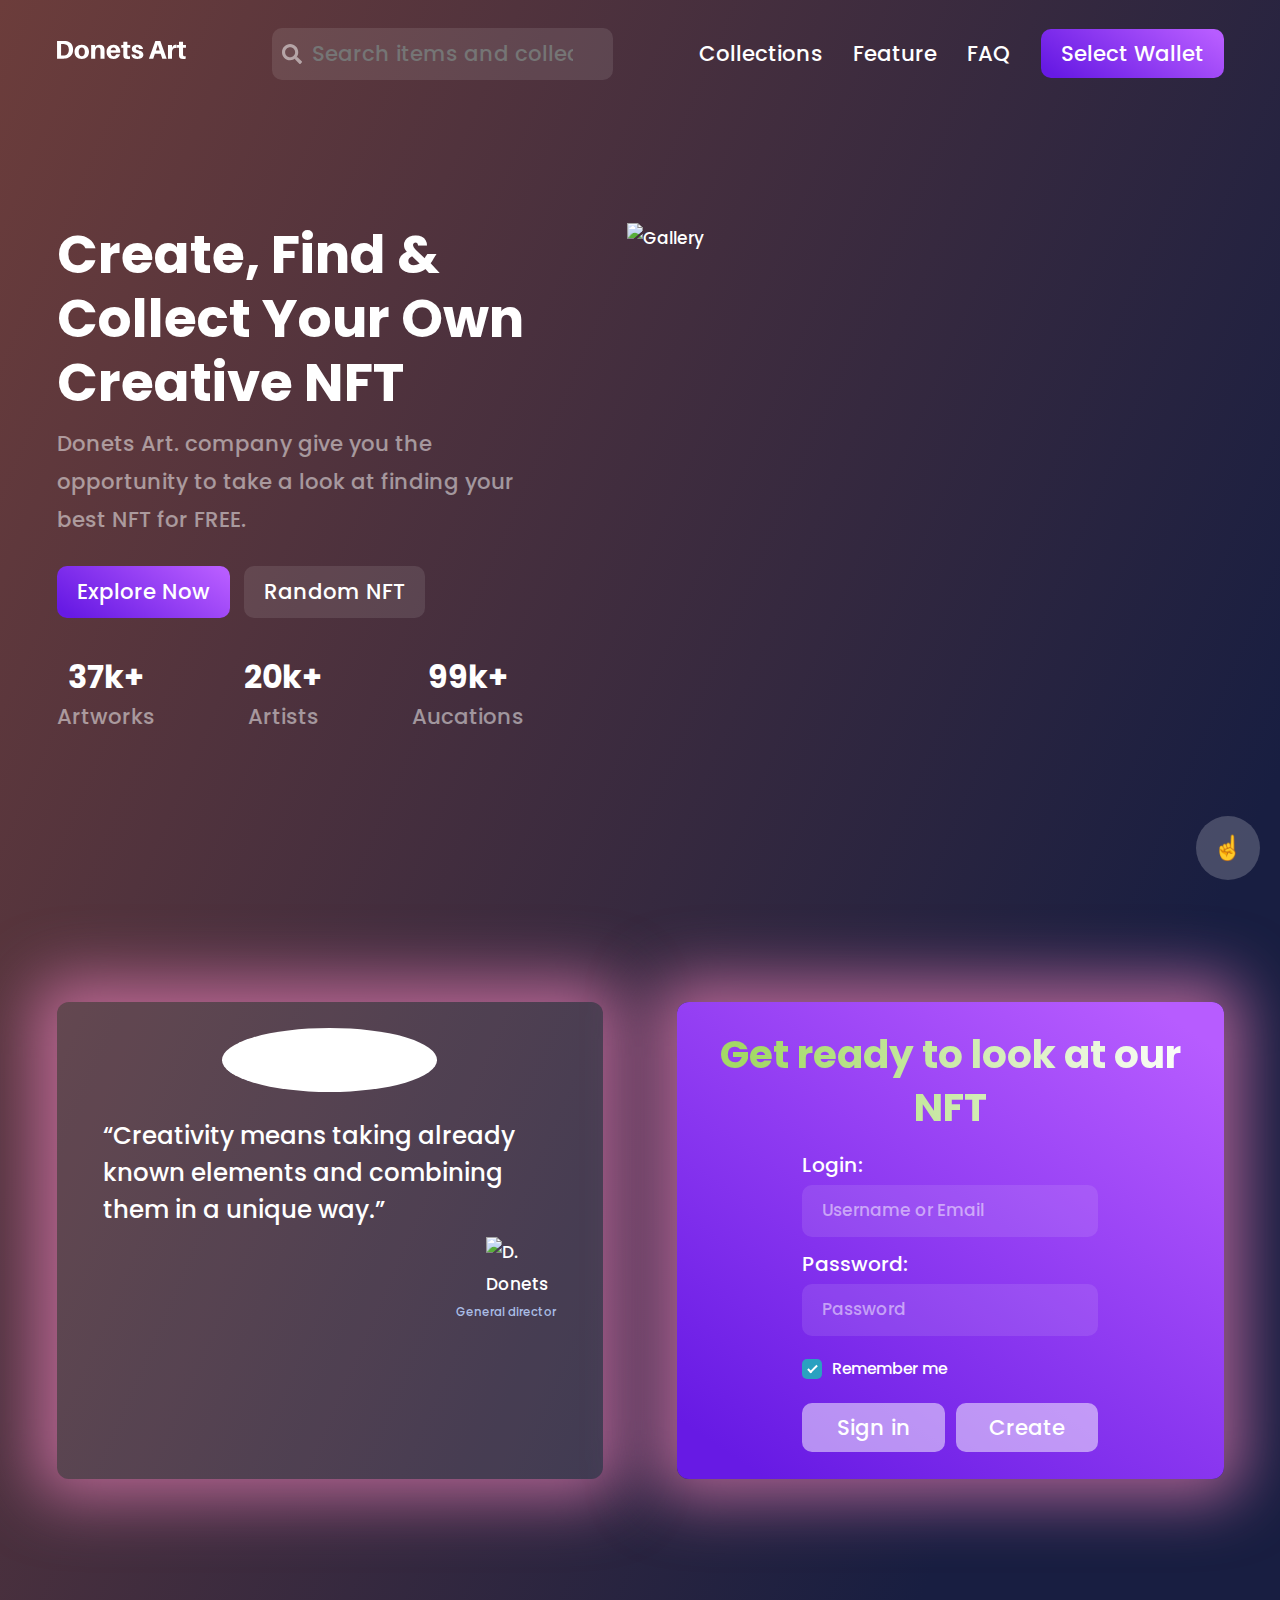
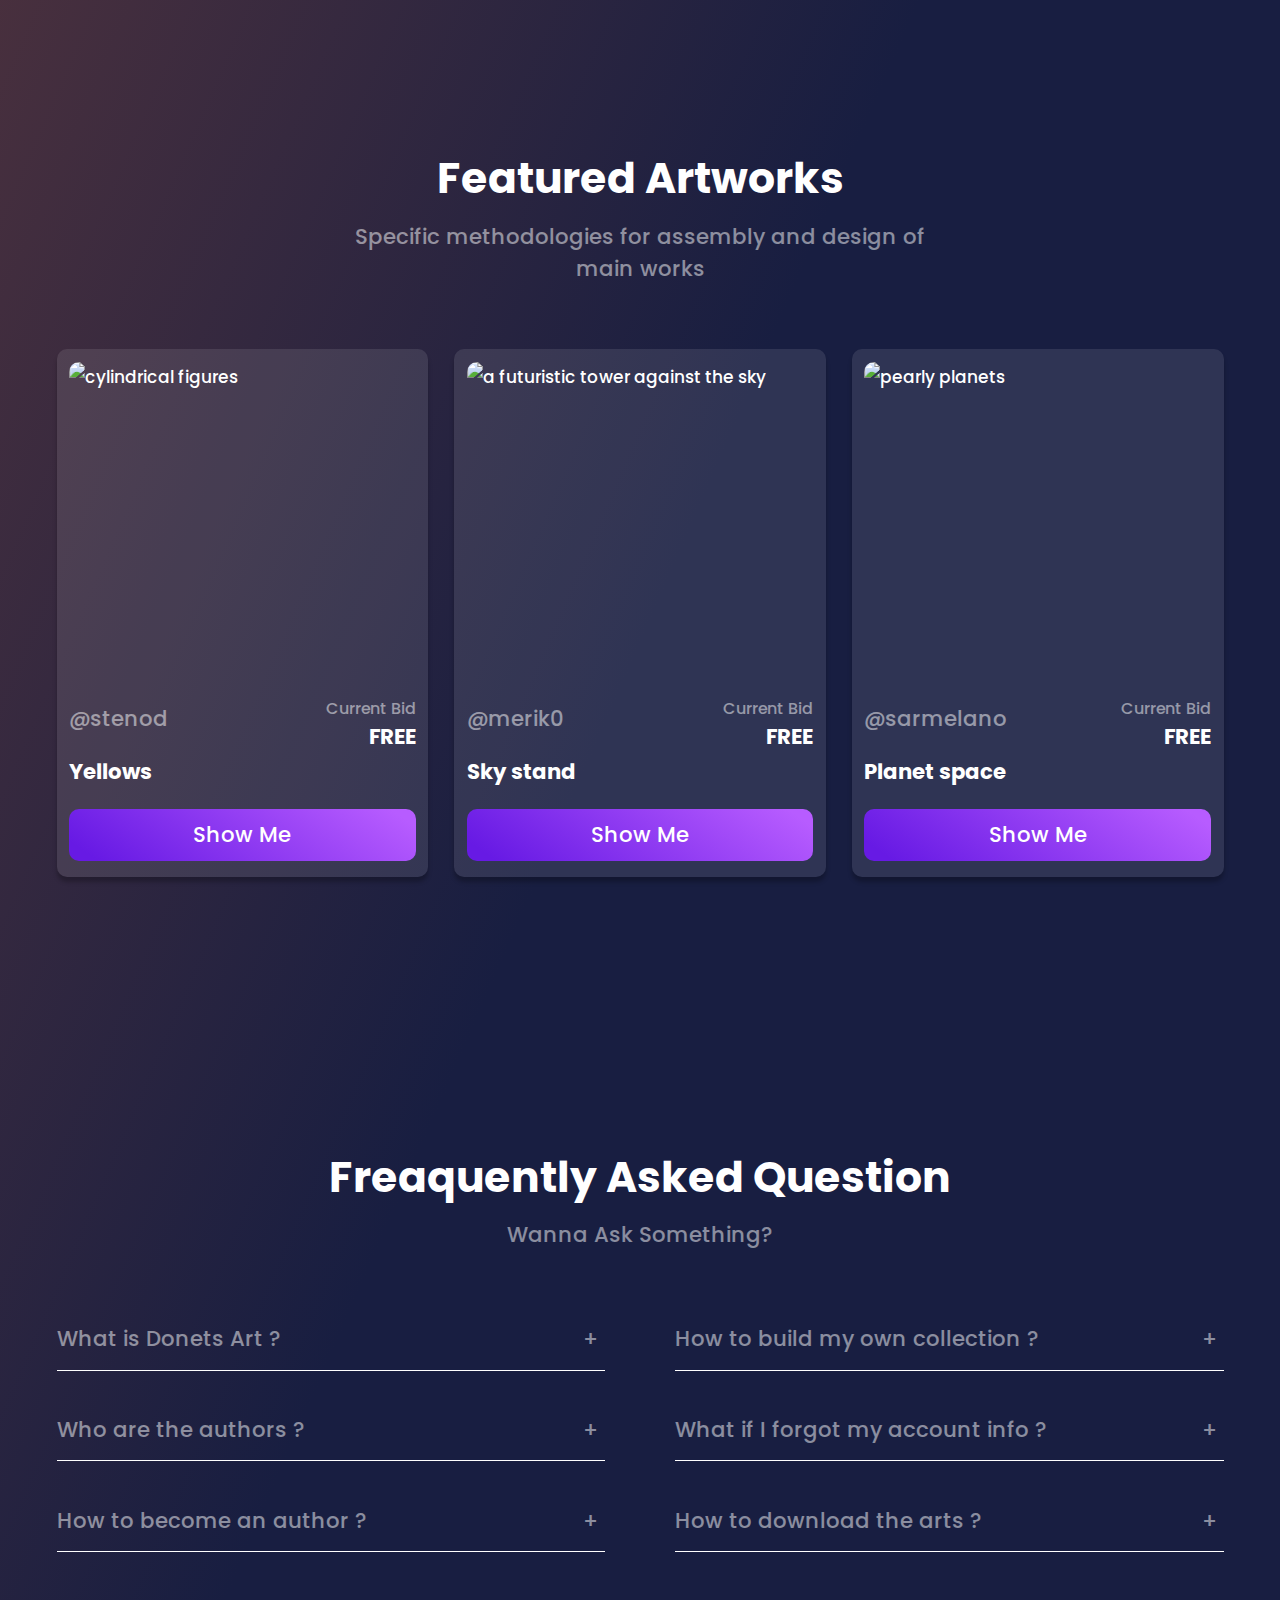
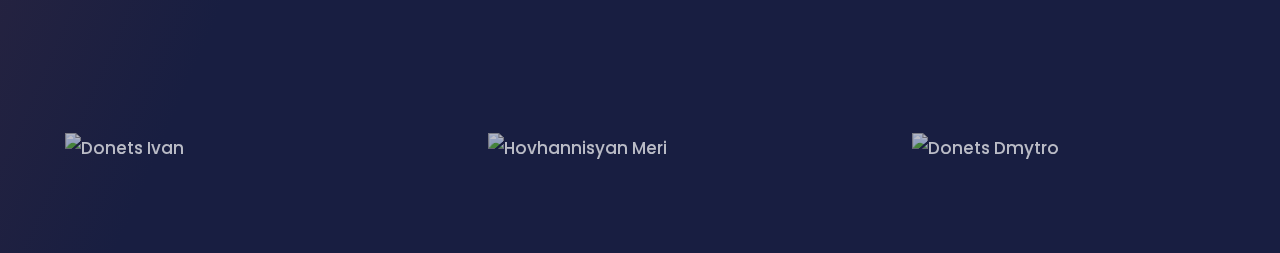
==== index.html @ ca60313b "web changes" ====
<!DOCTYPE html>
<html lang="en">

<head>
    <meta charset="UTF-8">
    <meta name="viewport" content="width=device-width, initial-scale=1.0">

    <title>NFT Donets Art</title>

    <link rel="stylesheet" href="styles/normalize.css">
    <link rel="stylesheet" href="styles/common.css">
    <link rel="stylesheet" href="styles/variables.css">
    <link rel="stylesheet" href="styles/media.css">
    <link rel="stylesheet" href="styles/animations.css">

</head>

<body>
    <!--<HEADER>-->

    <header class="header container1197">

        <a href="#" class="header__logo a"></a>

        <form action="/" method="get" class="search-form">
            <button class="search-form__button" type="button"></button>
            <input class="search-form__input" type="search" placeholder="Search items and collections">
        </form>

        <nav class="header__desktop_nav">
            <ul class="header__list ul">
                <li><a href="#" class="header__link a">Collections</a></li>
                <li><a href="#" class="header__link a">Feature</a></li>
                <li><a href="#" class="header__link a">FAQ</a></li>
                <li><a href="#" class="header__link a btn_hovered header__link-gradient">Select
                        Wallet</a></li>
            </ul>
        </nav>
        <!--<MOBILE-MENU>-->
        <div class="hamburger-menu">
            <input id="menu__toggle" type="checkbox">
            <label class="menu__btn" for="menu__toggle">
                <span></span>
            </label>

            <ul class="menu__box">
                <li><a class="menu__item" href="#">Collections</a></li>
                <li><a class="menu__item" href="#">Feature</a></li>
                <li><a class="menu__item" href="#">FAQ</a></li>
                <li><a class="menu__item" href="#">Select Wallet</a></li>
            </ul>
        </div>

        <button id="search-button" class="header__search-mob btn"></button>
        <!--</MOBILE-MENU>-->
    </header>

    <!--</HEADER>-->

    <!--<MOBILE-FORM>-->
    <form action="/" method="get" class="search-form-mob" style="display:none;">
        <input class="search-form__input-mob" type="search" placeholder="Search items and collections">
        <button class="search-mob_button" type="button"></button>
    </form>
    <!--</MOBILE-FORM>-->

    <!--container for the entire structure holding all other sections-->
    <div class="container1197">
        <!--</MAIN>-->
        <main class="main">

            <section class="main__splash">
                <!--<wrapper1>-->
                <div class="main__text-block">

                    <h1 class="main__text-block_title m0">Create, Find & Collect Your Own Creative NFT</h1>

                    <p class="main__text-block_subtitle m0">Donets Art. company give you the opportunity to take a look
                        at finding
                        your best NFT for FREE.
                    </p>

                    <a href="#" class="a main__btn btn_hovered main__btn-gradient">Explore Now</a>
                    <a href="#" class="a main__btn btn_hovered">Random NFT</a>

                    <ul class="ul main__list">
                        <li class="main__list-item"><span class="main__list-item_span">37k+</span>Artworks</li>
                        <li class="main__list-item"><span class="main__list-item_span">20k+</span>Artists</li>
                        <li class="main__list-item"><span class="main__list-item_span">99k+</span>Aucations</li>
                    </ul>

                </div>
                <!--</wrapper1>-->

                <!--<wrapper2>-->
                <div class="main__image-block">
                    <img class="responsive" src="../nft/images/main.webp" alt="Gallery">
                </div>
                <!--</wrapper1=2>-->
            </section>

            <!--<INTERACTION>-->
            <div class="interaction">
                <!--quote-block-->
                <div class="interaction-block__quote">

                    <div class="i-block__quote__img-wrapper">
                        <img class="i-block__quote__img responsive" src="../nft/images/self.avif"
                            alt="General director of Donets Art. picture" width="215">
                    </div>

                    <div class="i-block__quote__q-wrapper">

                        <p class="i-block_quote">
                            <q>Creativity means taking already known elements and combining them in a unique way.</q>
                        </p>

                        <div class="i-block__quote__signature_wrapper">

                            <img class="responsive" src="../nft/images/gen_dir.svg" alt="D. Donets" width="70">
                            <span class="i-block__quote__signature">General director</span>

                        </div>

                    </div>

                </div>
                <!---->
                <!--login block-->
                <div class="interaction-block__login">

                    <h3 class="i-block__login_title">Get ready to look at our NFT</h3>

                    <form class="i-block__login_form" method="post" action="#">

                        <label class="i-block__login_form_label" for="username">Login:</label>
                        <input class="i-block__login_form_input" type="text" id="username" name="username"
                            placeholder="Username or Email">

                        <label class="i-block__login_form_label" for="password">Password:</label>
                        <input class="i-block__login_form_input" type="password" id="password" name="password"
                            placeholder="Password">

                        <label class="control control-checkbox">
                            Remember me
                            <input type="checkbox" checked="checked">
                            <span class="control_indicator"></span>
                        </label>

                        <div class="i-block__login_btn">
                            <button class="i-block__login_link" type="submit" value="Войти">Sign in</button>
                            <button class="i-block__login_link" type="submit" value="Войти">Create</button>
                        </div>

                    </form>

                </div>
            </div>
            <!---->
            <!--</INTERACTION>-->
        </main>
        <!--</MAIN>-->

        <!--<ARTICLE-CARDS>-->

        <article class="article-featured">

            <div class="article-desc">
                <h2 class="article__title h2">Featured Artworks</h2>
                <p class="article__subtitle p">Specific methodologies for assembly and design of main works</p>
            </div>

            <div class="layer">

                <div class="viewport">

                    <div class="cards">

                        <div class="card__item card-1">

                            <div class="card__img-wrapper">
                                <img class="card__img" src="../nft/images/featured/ivan.webp" alt="cylindrical figures">
                            </div>

                            <div class="card__info">

                                <div>
                                    <p class="card__nick">@stenod</p>
                                    <p class="card__author">Yellows</p>
                                </div>

                                <p class="card__bid">Current Bid<span class="card__price">FREE</span></p>

                            </div>
                            <!--button-->
                            <a class="a card__link main__btn" href="#">Show Me</a>

                        </div>

                        <div class="card__item card-2">

                            <div class="card__img-wrapper">

                                <img class="card__img" src="../nft/images/featured/meri.webp"
                                    alt="a futuristic tower against the sky">

                            </div>

                            <div class="card__info">

                                <div>
                                    <p class="card__nick">@merik0</p>
                                    <p class="card__author">Sky stand</p>
                                </div>

                                <p class="card__bid">Current Bid<span class="card__price">FREE</span></p>

                            </div>
                            <!--button-->
                            <a class="a card__link main__btn" href="#">Show Me</a>

                        </div>

                        <div class="card__item card-3">

                            <div class="card__img-wrapper">
                                <img class="card__img" src="../nft/images/featured/dima.webp" alt="pearly planets">
                            </div>

                            <div class="card__info">

                                <div>
                                    <p class="card__nick">@sarmelano</p>
                                    <p class="card__author">Planet space</p>
                                </div>

                                <p class="card__bid">Current Bid<span class="card__price">FREE</span></p>

                            </div>
                            <!--button-->
                            <a class="a card__link main__btn" href="#">Show Me</a>

                        </div>

                    </div>

                    <button class="cards-scroll-btn left"><svg class="l" xmlns="http://www.w3.org/2000/svg" width="24"
                            height="24" viewBox="0 0 24 24">
                            <path
                                d="M0 12c0 6.627 5.373 12 12 12s12-5.373 12-12-5.373-12-12-12-12 5.373-12 12zm7.58 0l5.988-5.995 1.414 1.416-4.574 4.579 4.574 4.59-1.414 1.416-5.988-6.006z" />
                        </svg></button>
                    <button class="cards-scroll-btn right"><svg class="r" xmlns="http://www.w3.org/2000/svg" width="24"
                            height="24" viewBox="0 0 24 24">
                            <path
                                d="M12 0c-6.627 0-12 5.373-12 12s5.373 12 12 12 12-5.373 12-12-5.373-12-12-12zm-1.568 18.005l-1.414-1.415 4.574-4.59-4.574-4.579 1.414-1.416 5.988 5.995-5.988 6.005z" />
                        </svg></button>

                </div>

            </div>

        </article>

        <!--</ARTICLE-CARDS>-->

        <!--<ARTICLE-FAQ>-->

        <article class="article-question">

            <h2 class="article__title h2">Freaquently Asked Question</h2>
            <p class="article__subtitle p">Wanna Ask Something?</p>

            <div class="faq">

                <div class="faq__item">

                    <button class="collapsible">What is Donets Art ?</button>
                    <div class="content">
                        <p>Lorem ipsum dolor sit amet, consectetur adipisicing elit, sed do eiusmod tempor incididunt ut
                            labore et dolore magna aliqua. Ut enim ad minim veniam, quis nostrud exercitation ullamco
                            laboris nisi ut aliquip ex ea commodo consequat.</p>
                    </div>
                    <button class="collapsible">Who are the authors ?</button>
                    <div class="content">
                        <p>Lorem ipsum dolor sit amet, consectetur adipisicing elit, sed do eiusmod tempor incididunt ut
                            labore et dolore magna aliqua. Ut enim ad minim veniam, quis nostrud exercitation ullamco
                            laboris nisi ut aliquip ex ea commodo consequat.</p>
                    </div>
                    <button class="collapsible">How to become an author ?</button>
                    <div class="content">
                        <p>Lorem ipsum dolor sit amet, consectetur adipisicing elit, sed do eiusmod tempor incididunt ut
                            labore et dolore magna aliqua. Ut enim ad minim veniam, quis nostrud exercitation ullamco
                            laboris nisi ut aliquip ex ea commodo consequat.</p>
                    </div>

                </div>

                <div class="faq__item">

                    <button class="collapsible">How to build my own collection ?</button>
                    <div class="content">
                        <p>Lorem ipsum dolor sit amet, consectetur adipisicing elit, sed do eiusmod tempor incididunt ut
                            labore et dolore magna aliqua. Ut enim ad minim veniam, quis nostrud exercitation ullamco
                            laboris nisi ut aliquip ex ea commodo consequat.</p>
                    </div>
                    <button class="collapsible">What if I forgot my account info ?</button>
                    <div class="content">
                        <p>Lorem ipsum dolor sit amet, consectetur adipisicing elit, sed do eiusmod tempor incididunt ut
                            labore et dolore magna aliqua. Ut enim ad minim veniam, quis nostrud exercitation ullamco
                            laboris nisi ut aliquip ex ea commodo consequat.</p>
                    </div>
                    <button class="collapsible">How to download the arts ?</button>
                    <div class="content">
                        <p>Lorem ipsum dolor sit amet, consectetur adipisicing elit, sed do eiusmod tempor incididunt ut
                            labore et dolore magna aliqua. Ut enim ad minim veniam, quis nostrud exercitation ullamco
                            laboris nisi ut aliquip ex ea commodo consequat.</p>
                    </div>

                </div>

            </div>

        </article>

        <!--</ARTICLE-FAQ>-->
    </div>
    <!--/container for the entire structure holding all other sections-->

    <!--<FOOTER>-->
    <footer class="container1197 partners">
        <img class=" partners__img" src="../nft/images/partners/ivan_white.svg" width="20" alt="Donets Ivan">
        <img class=" partners__img" src="../nft/images/partners/meri_white.svg" width="25" alt="Hovhannisyan Meri">
        <img class=" partners__img" src="../nft/images/partners/dmytro_white.svg" width="20" alt="Donets Dmytro">
    </footer>
    <!--</FOOTER>-->
    <!--<SCROLL-->
    <button id="scroll-to-top"></button>
    <!--</SCROLL-->
    <script src="../nft/scripts/script.js"></script>

</body>

</html>
---- styles/common.css ----
@import url('https://fonts.googleapis.com/css2?family=Montserrat&family=Poppins:wght@500;700&display=swap');

/*===GLOBAL===*/

*,
*::before,
*::after {
  font-family: 'Montserrat', sans-serif;
  font-family: 'Poppins', sans-serif;
  font-weight: 500;
}

body {
  background: var(--bc-main);
  color: var(--color-white);
  padding: 0 15px;
}

/*===/GLOBAL===*/

/*===<HEADER>===*/
.container1197 {
  max-width: 1197px;
  margin: 0 auto;
  padding: 0 15px;
}

.header {
  padding: 20px 15px;
  display: flex;
  justify-content: space-between;
  align-items: center;
  margin-bottom: 10%;
}

.header__logo {
  display: block;
  width: 129px;
  height: 25px;
  background-image: url(../images/default-monochrome-white.svg);
  background-repeat: no-repeat;
}

/*===<SEARCH FORM>===*/

.search-form {
  position: relative;
}

.search-form__button {
  display: block;
  width: 20px;
  height: 20px;
  background-image: url(../images/search.svg);
  background-repeat: no-repeat;
  background-color: transparent;
  border: none;
  position: absolute;
  /*center = 50% - 1/2 width or 1/2 height*/
  top: calc(50% - 10px);
  left: 10px;
  cursor: pointer;
}

.search-form__input {
  width: 26.6667vw;
  font-size: var(--fs-small);
  line-height: var(--lh-medium);
  background-color: var(--bc-grey);
  border-radius: 10px;
  padding: 10px 40px;
  border: none;
  outline: none;
  color: var(--color-white);
}

.search-form__input::-webkit-search-cancel-button {
  position: absolute;
  right: 12px;
}

.search-form__input::-moz-search-cancel {
  position: absolute;
  right: 12px;
}

.search-form__input::-ms-clear {
  position: absolute;
  right: 12px;
}

/*===</SEARCH FORM>===*/
/*===<SEARCH FORM MOBILE>===*/

.search-form__input-mob {
  width: 100%;
  font-size: var(--fs-small);
  line-height: var(--lh-medium);
  background-color: var(--bc-grey);
  border-radius: 10px;
  padding: 10px 40px;
  border: none;
  outline: none;
  color: var(--color-white);
}

#search-button {
  position: relative;
  background-image: url(../images/search.svg);
  background-repeat: no-repeat;
  width: 20px;
  height: 20px;
  cursor: pointer;
}

.search-form__input-mob::-webkit-search-cancel-button {
  position: absolute;
  right: 12px;
}

.search-form__input-mob::-moz-search-cancel {
  position: absolute;
  right: 12px;
}

.search-form__input-mob::-ms-clear {
  position: absolute;
  right: 12px;
}

.search-mob_button {
  display: block;
  width: 20px;
  height: 20px;
  background-image: url(../images/search.svg);
  background-repeat: no-repeat;
  background-color: transparent;
  border: none;
  position: absolute;
  top: calc(50% - 10px);
  left: 25px;
  cursor: pointer;
}

/*===</SEARCH FORM MOBILE>===*/
.header__list {
  display: flex;
  gap: 2.3455vw;
  font-size: var(--fs-small);
  line-height: var(--lh-medium);
}

.header__list li {
  cursor: pointer;
}

.header__link {
  color: var(--color-white);
}

.header__link-gradient {
  background: var(--bc-purple);
  border-radius: 10px;
  padding: 10px 20px;
}

/*===<BURGER MENU MOBILE>===*/

.hamburger-menu {
  display: none;
  padding-top: 5px;
}

#menu__toggle {
  opacity: 0;
}

#menu__toggle:checked+.menu__btn>span {
  transform: rotate(45deg);
}

#menu__toggle:checked+.menu__btn>span::before {
  top: 0;
  transform: rotate(0deg);
}

#menu__toggle:checked+.menu__btn>span::after {
  top: 0;
  transform: rotate(90deg);
}

#menu__toggle:checked~.menu__box {
  left: auto;
  /*important role*/
  right: 0;
}

.menu__btn {
  position: absolute;
  top: 20px;
  left: auto;
  right: 30px;
  /*body+header paddings*/
  width: 26px;
  height: 26px;
  cursor: pointer;
  z-index: 1;
  transform: scaleX(-1);
}

.menu__btn>span,
.menu__btn>span::before,
.menu__btn>span::after {
  display: block;
  position: absolute;
  width: 100%;
  height: 2px;
  background-color: var(--color-white);
  transition-duration: .25s;
}

.menu__btn>span::before {
  content: '';
  top: -8px;
}

.menu__btn>span::after {
  content: '';
  top: 8px;
}

.menu__box {
  display: block;
  position: fixed;
  top: 0;
  left: -100%;
  width: 300px;
  height: 62%;
  margin: 0;
  padding: 80px 0;
  list-style: none;
  background-color: rgba(0, 0, 0, .875);
  box-shadow: 2px 2px 6px rgba(0, 0, 0, .4);
  transition-duration: .25s;
  right: 0;
}

.menu__item {
  display: block;
  padding: 4% 20%;
  color: var(--color-white);
  font-family: 'Roboto', sans-serif;
  font-size: 1.5rem;
  font-weight: 600;
  text-decoration: none;
  transition-duration: .25s;
}

.menu__item:hover {
  background-color: #B75CFF;
}

/*===</BURGER MENU MOBILE>===*/

.header__search-mob {
  display: none;
  padding-right: 15vw;
  width: 20px;
  height: 20px;
  background-image: url(../images/search.svg);
  background-repeat: no-repeat;
  cursor: pointer;
}

.header__burger {
  width: 27px;
  height: 20px;
  background-image: url(../images/burger.svg);
  margin-left: 22px;
  cursor: pointer;
}

/*===</HEADER>===*/
/*===<MAIN>===*/
.main {
  margin-bottom: var(--mb-medium);
}

.main__splash {
  display: flex;
  justify-content: space-between;
  column-gap: 8.06vw;
  align-items: start;
  margin-bottom: var(--mb-medium);
}

/*=====================*/
/*size of this block is more priority*/
.main__text-block {
  flex-basis: 34.03vw;
}


/*size less priority*/
.main__image-block {
  flex-basis: calc(100% - 34.03vw - 8.06vw);
}

/*=====================*/
.main__text-block_title {
  font-weight: 700;
  font-size: 3.125rem;
  line-height: 120%;
  margin-bottom: 10px;
}

.main__text-block_subtitle {
  font-size: var(--fs-small);
  line-height: 180%;
  color: var(--bc-half-white);
  margin-bottom: 2.0832vw;
}

.main__btn {
  display: inline-block;
  font-size: var(--fs-small);
  line-height: var(--lh-medium);
  border-radius: 10px;
  color: var(--bc-half-white);
  background-color: var(--bc-grey);
  padding: 10px 20px;
  color: var(--color-white);
  margin-bottom: 2.8vw;
}

.main__btn-gradient {
  background: var(--bc-purple);
  margin-right: 0.85vw;
}

.btn_hovered:hover {
  background: rgba(18, 15, 15, 0.6);
}

.main__list {
  display: flex;
  text-align: center;
  gap: 7vw;
}

.main__list-item {
  font-size: var(--fs-small);
  line-height: var(--lh-medium);
  color: var(--bc-half-white);

}

.main__list-item_span {
  display: block;
  font-weight: 700;
  font-size: var(--lh-medium);
  line-height: 2.8125rem;
  color: var(--color-white);

}

/*===<INTERACTION>===*/
.interaction {
  display: grid;
  grid-template-columns: repeat(2, 1fr);
  column-gap: 5.81vw;
}

.interaction-block__quote {
  height: 100%;
  -webkit-box-shadow: -2px -2px 62px 22px rgba(227, 123, 178, 0.7);
  -moz-box-shadow: -2px -2px 62px 22px rgba(227, 123, 178, 0.7);
  box-shadow: -2px -2px 62px 22px rgba(227, 123, 178, 0.7);
  background-color: var(--bc-grey);
  border-radius: 12px;
  padding: 2.08vw;
}

.i-block__quote__img-wrapper {
  display: flex;
  place-content: center;
  margin-bottom: 0.902vw;
}

.i-block__quote__img {
  background-color: white;
  border: none;
  border-radius: 50%;
}

.i-block__quote__q-wrapper {
  display: flex;
  flex-direction: column;
  margin: 0 1.5624vw;
}

.i-block_quote {
  font-size: 1.4375rem;
  line-height: 2.1875rem;
  margin: 1.041vw 0 0.6944vw 0;
}

.i-block__quote__signature_wrapper {
  display: flex;
  flex-direction: column;
  align-items: end;
}

.i-block__quote__signature {
  color: #aabde6;
  font-size: 0.6875rem;
  line-height: 1.375rem;
}

.interaction-block__login {
  -webkit-box-shadow: -2px -2px 62px 22px rgba(227, 123, 178, 0.7);
  -moz-box-shadow: -2px -2px 62px 22px rgba(227, 123, 178, 0.7);
  box-shadow: -2px -2px 62px 22px rgba(227, 123, 178, 0.7);
  background: var(--bc-purple);
  border-radius: 12px;
  display: flex;
  flex-direction: column;
  justify-content: center;
  align-items: center;
  padding: 2.08vw;
}

.i-block__login_title {
  max-width: 500px;
  font-weight: 700;
  font-size: 2.3rem;
  line-height: 3.125rem;
  text-align: center;
  margin: 0 auto;
  margin-bottom: 0.9721vw;
  background: linear-gradient(to right, #a3d966 10%, #ffffff 100%);
  background-clip: text;
  -webkit-background-clip: text;
  -webkit-text-fill-color: transparent;
}

.i-block__login_form {
  width: 60%;
  display: flex;
  flex-direction: column;
  justify-content: center;
}

.i-block__login_form_label {
  font-size: 1.1875rem;
}

.i-block__login_form_input {
  font-size: 1rem;
  line-height: var(--lh-medium);
  background-color: var(--bc-grey);
  border-radius: 10px;
  padding: 10px 20px 10px 20px;
  border: none;
  outline: none;
  color: var(--color-white);
  margin-bottom: 0.75vw;
}

.i-block__login_form_input:focus,
.i-block__login_form_input:active {
  color: black;
  background-color: var(--color-white);
}

.i-block__login_form_input::placeholder {
  color: var(--bc-half-white);
}

.control {
  position: relative;
  display: inline-flex;
  align-items: center;
  vertical-align: baseline;
  padding-left: 30px;
  padding-top: 8px;
  cursor: pointer;
  font-size: 0.9375rem;
}

.control-checkbox .control_indicator:after {
  left: 8px;
  top: 4px;
  width: 3px;
  height: 8px;
  border: solid #ffffff;
  border-width: 0 2px 2px 0;
  transform: rotate(45deg);
}

.control-checkbox input:disabled~.control_indicator:after {
  border-color: #7b7b7b;
}

.control-checkbox .control_indicator::before {
  content: '';
  display: block;
  position: absolute;
  left: 0;
  top: 0;
  width: 4.5rem;
  height: 4.5rem;
  margin-left: -1.6rem;
  margin-top: -1.5rem;
  background: #2aa1c0;
  border-radius: 3rem;
  opacity: 0.6;
  z-index: 99999;
  transform: scale(0);
}

.control input {
  position: absolute;
  z-index: -1;
  opacity: 0;
}

.control:hover input~.control_indicator,
.control input:focus~.control_indicator {
  background: #cccccc;
}

.control input:checked~.control_indicator {
  background: #2aa1c0;
}

.control:hover input:not([disabled]):checked~.control_indicator,
.control input:checked:focus~.control_indicator {
  background: #0e6647;
}

.control input:disabled~.control_indicator {
  background: #e6e6e6;
  opacity: 0.6;
  pointer-events: none;
}

.control_indicator:after {
  box-sizing: unset;
  content: '';
  position: absolute;
  display: none;
}

.control input:checked~.control_indicator:after {
  display: block;
}

.control_indicator {
  position: absolute;
  vertical-align: middle;
  left: 0;
  height: 20px;
  width: 20px;
  background: #e6e6e6;
  border: 0px solid #000000;
  border-radius: 5px;
}

.i-block__login_btn {
  margin-top: 1.5vw;
  display: flex;
  gap: 0.85vw;
}

.i-block__login_link {
  cursor: pointer;
  width: 49%;
  background: var(--bc-half-white);
  border: none;
  border-radius: 10px;
  font-size: var(--fs-small);
  line-height: var(--lh-medium);
  padding: 0.69vw 1.38vw;
  color: var(--color-white);
}

.i-block__login_link:last-of-type {
  margin-right: 0;
}

.i-block__login_link:hover {
  background: rgba(18, 15, 15, 0.6);
}

/*===</INTERACTION>===*/
/*===</MAIN>===*/

/*===<ARTICLE-FEATURED>===*/

.article-featured {
  margin-bottom: var(--mb-medium);
}

.article-desc {
  max-width: 50%;
  margin: 0 auto;
  margin-bottom: 5vw;
}

.article__title {
  font-weight: 700;
  font-size: 2.5rem;
  line-height: 3.75rem;
  text-align: center;
  color: var(--color-white);
  margin-bottom: 10px;
}

.article__subtitle {
  font-size: var(--fs-small);
  line-height: var(--lh-medium);
  text-align: center;
  color: var(--bc-half-white);
}

.cards {
  display: grid;
  grid-template-columns: repeat(3, 1fr);
  column-gap: 2vw;
}

.card__item {
  background-color: var(--bc-grey);
  box-shadow: 0px 5px 4px rgba(0, 0, 0, 0.25);
  border-radius: 10px;
  padding: 1vw;
  flex-basis: calc(100% / 3 - 15px);
  /*while hover*/
  transition: 300ms;
}

.card__item:hover {
  background: var(--bc-half-white);
}

/*==card img==*/
.card__img-wrapper {
  position: relative;
  overflow: hidden;
  width: 100%;
  height: 0;
  min-height: 25vw;
}

.card__img {
  position: absolute;
  top: 0;
  left: 0;
  width: 100%;
  height: 100%;
  object-fit: cover;
  border-radius: 10px;
}

/*==card description==*/
.card__info {
  display: flex;
  justify-content: space-between;
}

.card__nick {
  font-size: var(--fs-small);
  line-height: var(--lh-medium);
  color: var(--bc-half-white);
}

.card__author,
.card__price {
  font-weight: 700;
  font-size: var(--fs-small);
  line-height: var(--lh-medium);
  color: var(--color-white);
}

.card__bid {
  font-size: 0.9375rem;
  line-height: 1.375rem;
  color: var(--bc-half-white);
  text-align: right;
}

.card__price {
  display: block;
}

.card__link {
  display: block;
  text-align: center;
  background: var(--bc-purple);
  transition: 300ms;
  margin-bottom: 1%;
}

.card__link:hover {
  /*button text and border*/
  background: var(--bc-purple);
  background-clip: text;
  -webkit-background-clip: text;
  -webkit-text-fill-color: transparent;
  border: 1.5px solid white;
}

.cards-scroll-btn {
  display: none;
}

.l,
.r {
  stroke: black;
}

/*===</ARTICLE-FEATURED>===*/
/*===<ARTICLE-FAQ>===*/

.article-question {
  margin-bottom: 12.86%;
}

.faq {
  display: flex;
  justify-content: space-between;
  margin-top: 5%;
}

.faq__item {
  flex-basis: 47%;
}

.collapsible {
  background: transparent;
  color: var(--bc-half-white);
  cursor: pointer;
  padding: 1.388vw 0;
  margin-bottom: 30px;
  width: 100%;
  border: none;
  border-bottom: 1px solid white;
  text-align: left;
  outline: none;
  font-size: var(--fs-small);
}

.active,
.collapsible:hover {
  background-color: transparent;
  color: rgba(255, 255, 255, 1);
}

.collapsible:after {
  content: '\002B';
  color: var(--bc-half-white);
  float: right;
  margin: 0 7px 0 5px;
}

.active:after {
  content: "\2212";
  color: rgba(255, 255, 255, 1);
}

.content {
  max-height: 0;
  overflow: hidden;
  line-height: 1.5rem;
  transition: max-height 0.2s ease-out;
}

/*===</ARTICLE-FAQ>===*/
/*===<FOOTER>===*/

.partners {
  bottom: 0;
  left: 0;
  display: grid;
  grid-template-columns: repeat(3, 1fr);
  align-items: center;
  margin: 7.175% auto;
  margin-top: 0;
  padding: 0 1.8vw;
  gap: 10.416%;
}

.partners__img {
  cursor: pointer;
  width: 100%;
  height: auto;
  opacity: 0.7;
}

/*===</FOOTER>===*/
/*===<SCROLL>===*/
#scroll-to-top {
  display: block;
  width: 5vw;
  height: 5vw;
  position: fixed;
  bottom: 20px;
  right: 20px;
  z-index: 99;
  font-size: 18px;
  border: none;
  outline: none;
  background-color: rgba(255, 255, 255, 0.2);
  color: white;
  cursor: pointer;
  padding: 1.5vw;
  border-radius: 50%;
}

#scroll-to-top::before {
  content: "\261D";
  display: block;
  font-size: 24px;
  line-height: 1;
  text-align: center;
  position: absolute;
  top: 50%;
  left: 50%;
  transform: translate(-50%, -50%);
}
/*===</SCROLL>===*/
---- styles/variables.css ----
:root {
  --bc-main: linear-gradient(113.49deg, #984d38 -30.3%, #181E41 58.12%) no-repeat;
  --color-white: white;
  --bc-purple: linear-gradient(214.02deg, #B75CFF 6.04%, #671AE4 92.95%);
  --bc-half-white: rgba(255, 255, 255, 0.5);
  --bc-grey: rgba(255, 255, 255, 0.1);
  --lh-medium: 1.875rem;  /*line-height:30px*/
  --fs-small: 1.25rem;
  --mb-medium: 23%;
}
---- styles/media.css ----
/*<extra-large screens>*/
@media screen and (min-width:1500px) and (max-width:4000px) {
  .container1197 {
    max-width: calc(100vw - 300px);
  }

  .main__image-block {
    flex-basis: auto;
  }

  .interaction {
    column-gap: calc(11.81vw + 4vw);
  }
}

@media screen and (min-width:2800px) and (max-width:4000px) {
  .container1197 {
    max-width: calc(100vw - 18%);
  }

  .interaction {
    column-gap: calc(11.81vw + 10vw);
  }
}

/*</extra-large screens>*/

/*<extra-large screens + dependence on HiDPI availability>*/
@media only screen and (min-width: 1440px) and (max-width: 4000px) and (-webkit-min-device-pixel-ratio: 1.5),
only screen and (min-width: 1440px) and (max-width: 4000px) and (min--moz-device-pixel-ratio: 1.5),
only screen and (min-width: 1440px) and (max-width: 4000px) and (min-resolution: 1.5dppx) {
  html {
    font-size: 36px;
  }
}

@media only screen and (min-width: 1440px) and (max-width: 4000px) and (-webkit-min-device-pixel-ratio: 1),
only screen and (min-width: 1440px) and (max-width: 4000px) and (min--moz-device-pixel-ratio: 1),
only screen and (min-width: 1440px) and (max-width: 4000px) and (min-resolution: 96dpi) {
  html {
    font-size: 18px;
  }
}

/*</extra-large screens + dependence on HiDPI availability>*/

/*regular sizes==================================================*/
@media screen and (max-width:1240px) {
  html {
    font-size: 16px;
  }
}

/*regular sizes==================================================*/
@media screen and (max-width:1024px) {
  html {
    font-size: 15px;
  }
}

/*regular sizes==================================================*/
@media screen and (max-width:992px) {
  html {
    font-size: 14px;
  }

  .hamburger-menu,
  .header__search-mob {
    display: block;
    padding-right: 11vw;
  }

  .search-form,
  .header__desktop_nav {
    display: none;
  }

  .search-form-mob {
    position: relative;
    display: block;
    margin-bottom: 13%;
    margin-top: -9%;
    padding: 0 15px
  }

  .main__text-block_title {
    font-size: 2.9rem;
  }

  #scroll-to-top {
    width: 6vw;
    height: 6vw;
  }
}

/*regular sizes==================================================*/
@media (min-width:429px) and (max-width:992px) {
  .menu__btn {
    top: 43px;
    right: 38px;
  }
}

/*regular sizes==================================================*/
@media screen and (max-width:880px) {
  .interaction {
    display: grid;
    grid-template-columns: repeat(2, 1fr);
    column-gap: 5.81vw;
  }

  .main__text-block_title {
    font-size: 2.5rem;
  }

  .i-block__login_title {
    font-size: 2.25rem;
    margin-bottom: 0;
  }

  .interaction {
    gap: 0;
  }

  .interaction-block__quote {
    box-shadow: none;
    border-radius: 12px 0 0 12px;
  }

  .i-block_quote {
    font-size: 1.2rem;
    line-height: 2rem;
    margin: 1.041vw 0 0.6944vw 0;
  }

  .i-block__quote__img-wrapper {
    width: 50%;
    margin: 0 auto 1vw auto;
  }

  .interaction-block__login {
    border-radius: 0 12px 12px 0;
  }

  .article__title {
    font-size: 2rem;
  }

  .collapsible {
    font-size: 1rem;
  }
}

/*regular sizes==================================================*/
@media screen and (max-width:768px) {
  html {
    font-size: 13px;
  }

  :root {
    --mb-medium: 20%;
  }

  .header__search-mob {
    padding-right: 12.5vw;
  }

  .main__splash {
    justify-content: center;
    background: url(../images/main_mobile.webp);
    background-size: contain;
    background-position: center;
  }

  .main__text-block {
    width: 70vw;
    text-align: center;
    padding: 2%;
  }

  .main__text-block_title {
    font-size: 2.45rem;
  }

  .main__image-block {
    display: none;
  }

  .main__text-block_subtitle {
    font-size: 1.2rem;
    line-height: 150%;
    color: rgba(255, 255, 255, 0.75);
  }

  .main__list {
    display: flex;
    justify-content: center;
  }

  .main__list-item {
    color: rgba(255, 255, 255, 0.75);
  }

  .interaction {
    grid-template-columns: 0.9fr 1.1fr;
  }

  .interaction-block__quote {
    display: flex;
    flex-direction: column;
    justify-content: center;
  }

  #scroll-to-top {
    width: 7.5vw;
    height: 7.5vw;
  }
}

/*regular sizes==================================================*/
@media screen and (max-width:750px) {

  .card__img-wrapper {
    min-height: 40vw;
  }

  .cards-scroll-btn {
    display: block;
    cursor: pointer;
  }

  .cards-scroll-btn:hover {
    background-color: rgba(0, 0, 0, 0.15);
  }

  .layer {
    min-height: 25vw;
    width: 49vw;
    margin: 0 auto;
    position: relative;
  }

  .viewport {
    width: 49vw;
    height: auto;
    min-height: 25vw;
    overflow-x: hidden;
  }

  .cards {
    display: flex;
  }

  .card__item {
    width: 49vw;
    flex: 1 0 49vw;
  }

  .left,
  .right {
    position: absolute;
    left: 0;
    top: 50%;
    transform: translate(-50%, -50%);
    border: none;
    padding: 0;
    border-radius: 100%;
  }

  .right {
    left: unset;
    right: 0;
    transform: translate(50%, -50%);
  }

  .l,
  .r {
    display: block;
    width: 7.5vw;
    height: 7.5vw;
  }
}

/*regular sizes==================================================*/
@media screen and (min-width: 578px) and (max-width: 750px) {

  .card__author,
  .card__price {
    font-size: 1.5rem;
    margin: 2.5vw 0 3vw 0;
  }

  .card__nick,
  .card__bid {
    font-size: var(--fs-small);
    margin-bottom: 0;
  }

  .main__btn {
    padding: 4.5% 6%;
  }
}

/*regular sizes==================================================*/
@media screen and (max-width:650px) {

  .header__search-mob {
    padding-right: 15vw;
  }

  .interaction {
    display: flex;
    flex-direction: column;
    align-items: center;
    gap: 13vw;
  }

  .interaction-block__quote,
  .interaction-block__login {
    width: 70vw;
    border-radius: 25px;
  }

  .i-block__login_form {
    width: 44vw;
  }

  .i-block__login_title {
    font-size: 2rem;
  }

  .i-block__login_btn {
    margin: 1.5vw 0 1.5vw 0;
    gap: 1.5vw;
  }

  .i-block__login_link {
    border-radius: 8px;
    padding: 1vw 1.38vw;
  }

  .article-desc {
    max-width: 91%;
  }

  .partners {
    gap: 5.6%;
  }

  #scroll-to-top {
    width: 9vw;
    height: 9vw;
  }
}

/*regular sizes==================================================*/
@media screen and (max-width:585px) {

  .faq {
    flex-direction: column;
    align-items: center;
    justify-content: center;
    margin-top: 10%;
  }

  .faq__item {
    width: 90%;
  }
}

/*regular sizes==================================================*/
@media screen and (max-width:578px) {
  .main__btn {
    padding: 2.5% 5%;
  }

  .article__title {
    font-size: 1.85rem;
  }

  .partners {
    margin: 5.175% auto;
    padding: 0 0.8vw;
  }
}

/*regular sizes==================================================*/
@media screen and (max-width:550px) {
  .header__search-mob {
    padding-right: 17vw;
  }
}

/*regular sizes==================================================*/

@media screen and (max-width:480px) {

  .i-block__login_title {
    font-size: 1.7rem;
    padding: 0 9vw;
  }

  .article__title {
    margin-bottom: 0;
  }

  .partners__img:hover {
    cursor: auto;
    animation: none !important;
  }

  #scroll-to-top {
    width: 10vw;
    height: 10vw;
  }
}

/*regular sizes==================================================*/
@media (min-width:320px) and (max-width:429px) {
  .menu__btn {
    top: 33.5px;
  }
}

/*regular sizes==================================================*/
@media screen and (max-width:428px) {
  body {
    margin: 0;
  }

  .header__search-mob {
    padding-right: 21vw;
  }

  .main__text-block_subtitle,
  .main__btn {
    margin-bottom: 7vw;
  }

  .main__btn:last-of-type {
    margin-bottom: 0;
  }

  .main__splash {
    margin-bottom: 35%;
  }

  .interaction {
    gap: 20vw;
  }

  .i-block__login_form {
    width: 50vw;
  }

  .content {
    margin-bottom: 15px;
    color: rgba(255, 255, 255, 0.9);
  }

  .collapsible {
    margin-bottom: 15px;
  }

  .partners {
    gap: 4%;
  }

  #scroll-to-top {
    width: 11vw;
    height: 11vw;
  }
}
---- styles/animations.css ----
.control-checkbox input+.control_indicator::before {
  animation: s-ripple 250ms ease-out;
}

.control-checkbox input:checked+.control_indicator::before {
  animation-name: s-ripple-dup;
}

@keyframes s-ripple {
  0% {
    transform: scale(0);
  }

  20% {
    transform: scale(1);
  }

  100% {
    opacity: 0;
    transform: scale(1);
  }
}

@keyframes s-ripple-dup {
  0% {
    transform: scale(0);
  }

  30% {
    transform: scale(1);
  }

  60% {
    transform: scale(1);
  }

  100% {
    opacity: 0;
    transform: scale(1);
  }
}

.partners__img:hover {
  animation: pulse 1.5s infinite;
}

@keyframes pulse {
  0% {
    transform: scale(1);
    opacity: 1;
  }

  50% {
    transform: scale(1.2);
    opacity: 0.5;
  }

  100% {
    transform: scale(1);
    opacity: 1;
  }
}
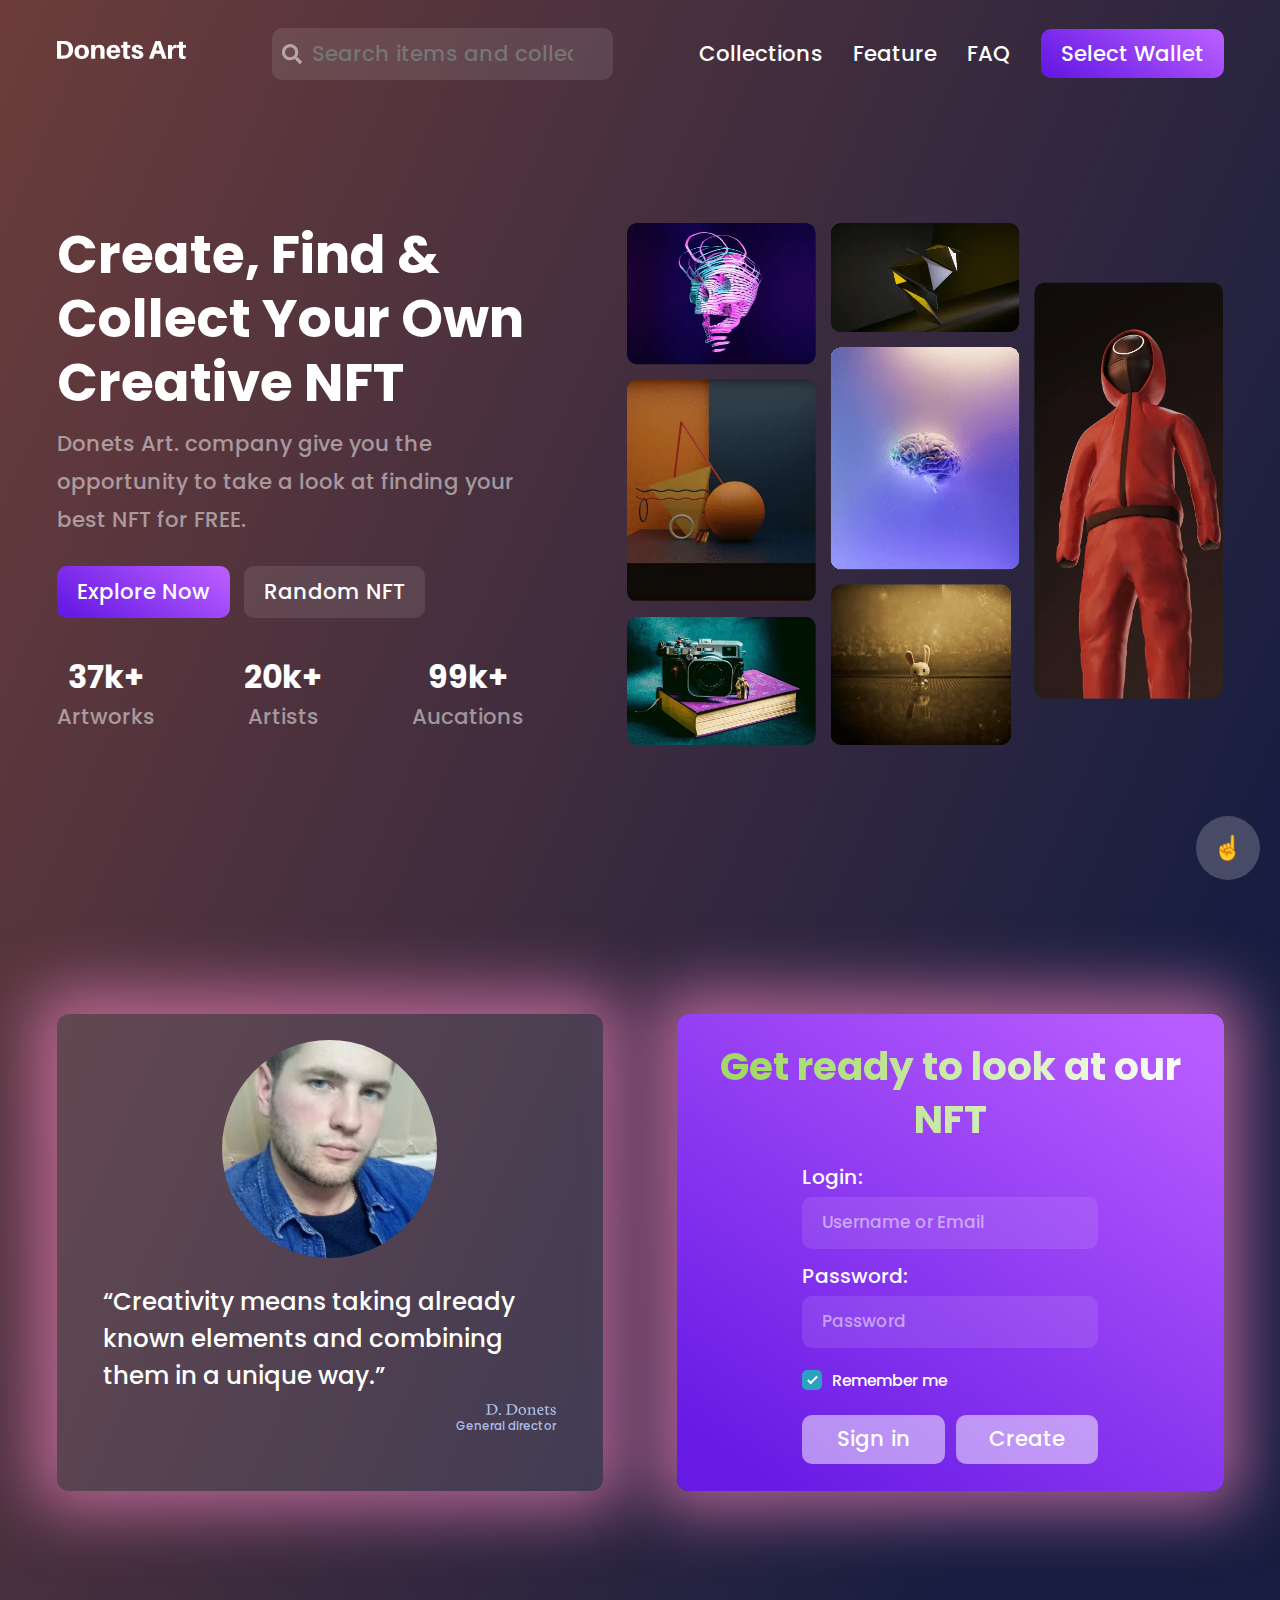
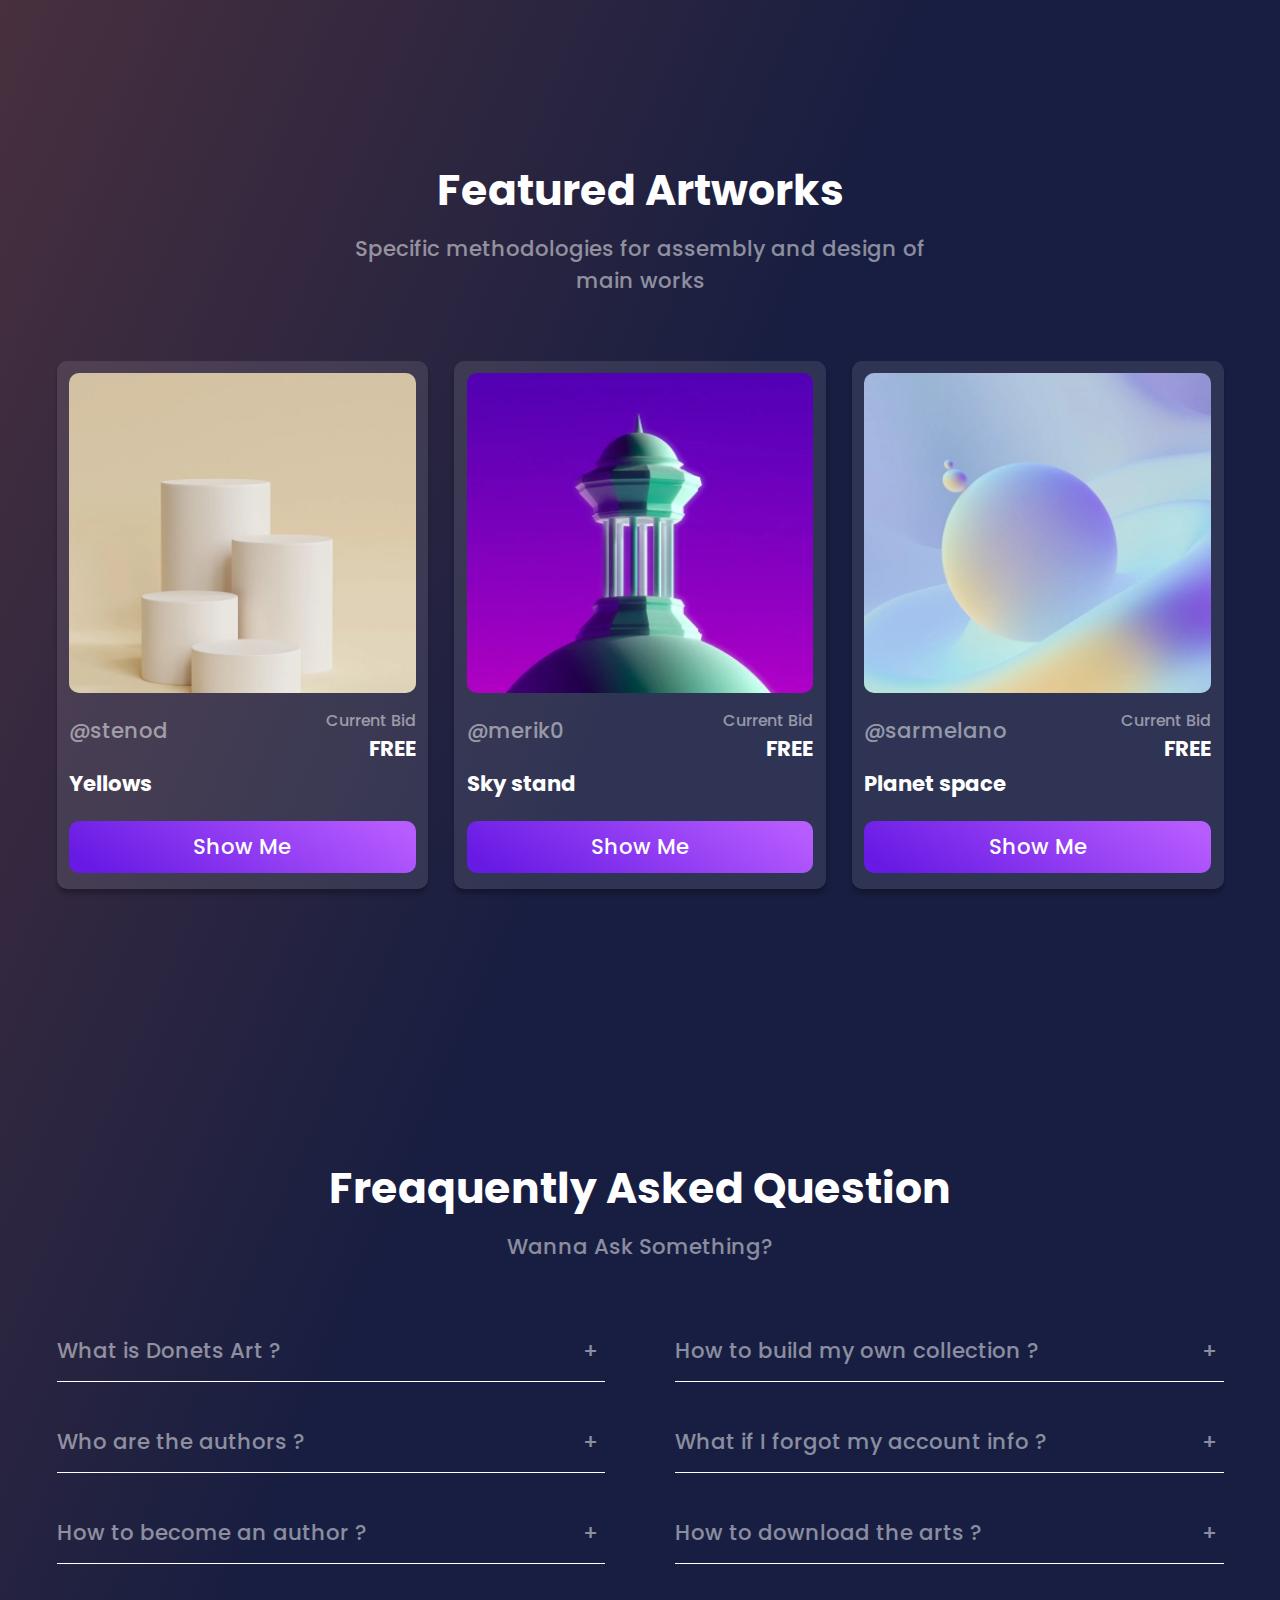
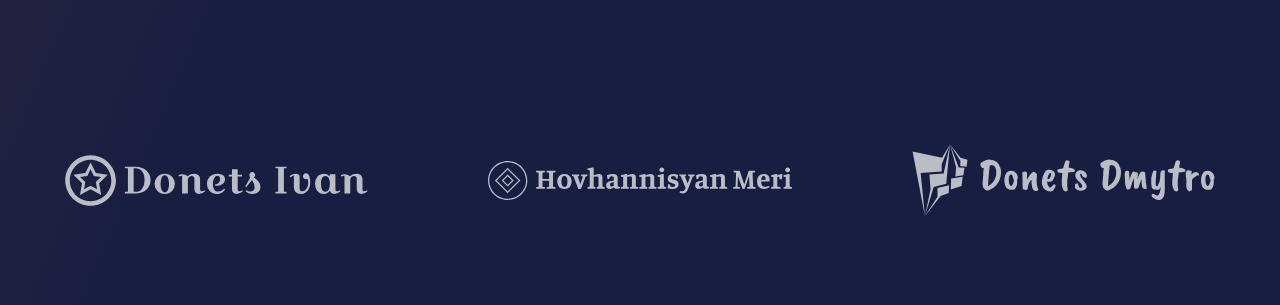
==== commit d7d73d97: "src" ====
--- a/index.html
+++ b/index.html
@@ -94,7 +94,7 @@
 
                 <!--<wrapper2>-->
                 <div class="main__image-block">
-                    <img class="responsive" src="../nft/images/main.webp" alt="Gallery">
+                    <img class="responsive" src="images/main.webp" alt="Gallery">
                 </div>
                 <!--</wrapper1=2>-->
             </section>
@@ -105,7 +105,7 @@
                 <div class="interaction-block__quote">
 
                     <div class="i-block__quote__img-wrapper">
-                        <img class="i-block__quote__img responsive" src="../nft/images/self.avif"
+                        <img class="i-block__quote__img responsive" src="images/self.avif"
                             alt="General director of Donets Art. picture" width="215">
                     </div>
 
@@ -117,7 +117,7 @@
 
                         <div class="i-block__quote__signature_wrapper">
 
-                            <img class="responsive" src="../nft/images/gen_dir.svg" alt="D. Donets" width="70">
+                            <img class="responsive" src="images/gen_dir.svg" alt="D. Donets" width="70">
                             <span class="i-block__quote__signature">General director</span>
 
                         </div>
@@ -179,7 +179,7 @@
                         <div class="card__item card-1">
 
                             <div class="card__img-wrapper">
-                                <img class="card__img" src="../nft/images/featured/ivan.webp" alt="cylindrical figures">
+                                <img class="card__img" src="images/featured/ivan.webp" alt="cylindrical figures">
                             </div>
 
                             <div class="card__info">
@@ -201,7 +201,7 @@
 
                             <div class="card__img-wrapper">
 
-                                <img class="card__img" src="../nft/images/featured/meri.webp"
+                                <img class="card__img" src="images/featured/meri.webp"
                                     alt="a futuristic tower against the sky">
 
                             </div>
@@ -224,7 +224,7 @@
                         <div class="card__item card-3">
 
                             <div class="card__img-wrapper">
-                                <img class="card__img" src="../nft/images/featured/dima.webp" alt="pearly planets">
+                                <img class="card__img" src="images/featured/dima.webp" alt="pearly planets">
                             </div>
 
                             <div class="card__info">
@@ -328,15 +328,15 @@
 
     <!--<FOOTER>-->
     <footer class="container1197 partners">
-        <img class=" partners__img" src="../nft/images/partners/ivan_white.svg" width="20" alt="Donets Ivan">
-        <img class=" partners__img" src="../nft/images/partners/meri_white.svg" width="25" alt="Hovhannisyan Meri">
-        <img class=" partners__img" src="../nft/images/partners/dmytro_white.svg" width="20" alt="Donets Dmytro">
+        <img class=" partners__img" src="images/partners/ivan_white.svg" width="20" alt="Donets Ivan">
+        <img class=" partners__img" src="images/partners/meri_white.svg" width="25" alt="Hovhannisyan Meri">
+        <img class=" partners__img" src="images/partners/dmytro_white.svg" width="20" alt="Donets Dmytro">
     </footer>
     <!--</FOOTER>-->
     <!--<SCROLL-->
     <button id="scroll-to-top"></button>
     <!--</SCROLL-->
-    <script src="../nft/scripts/script.js"></script>
+    <script src="scripts/script.js"></script>
 
 </body>
 
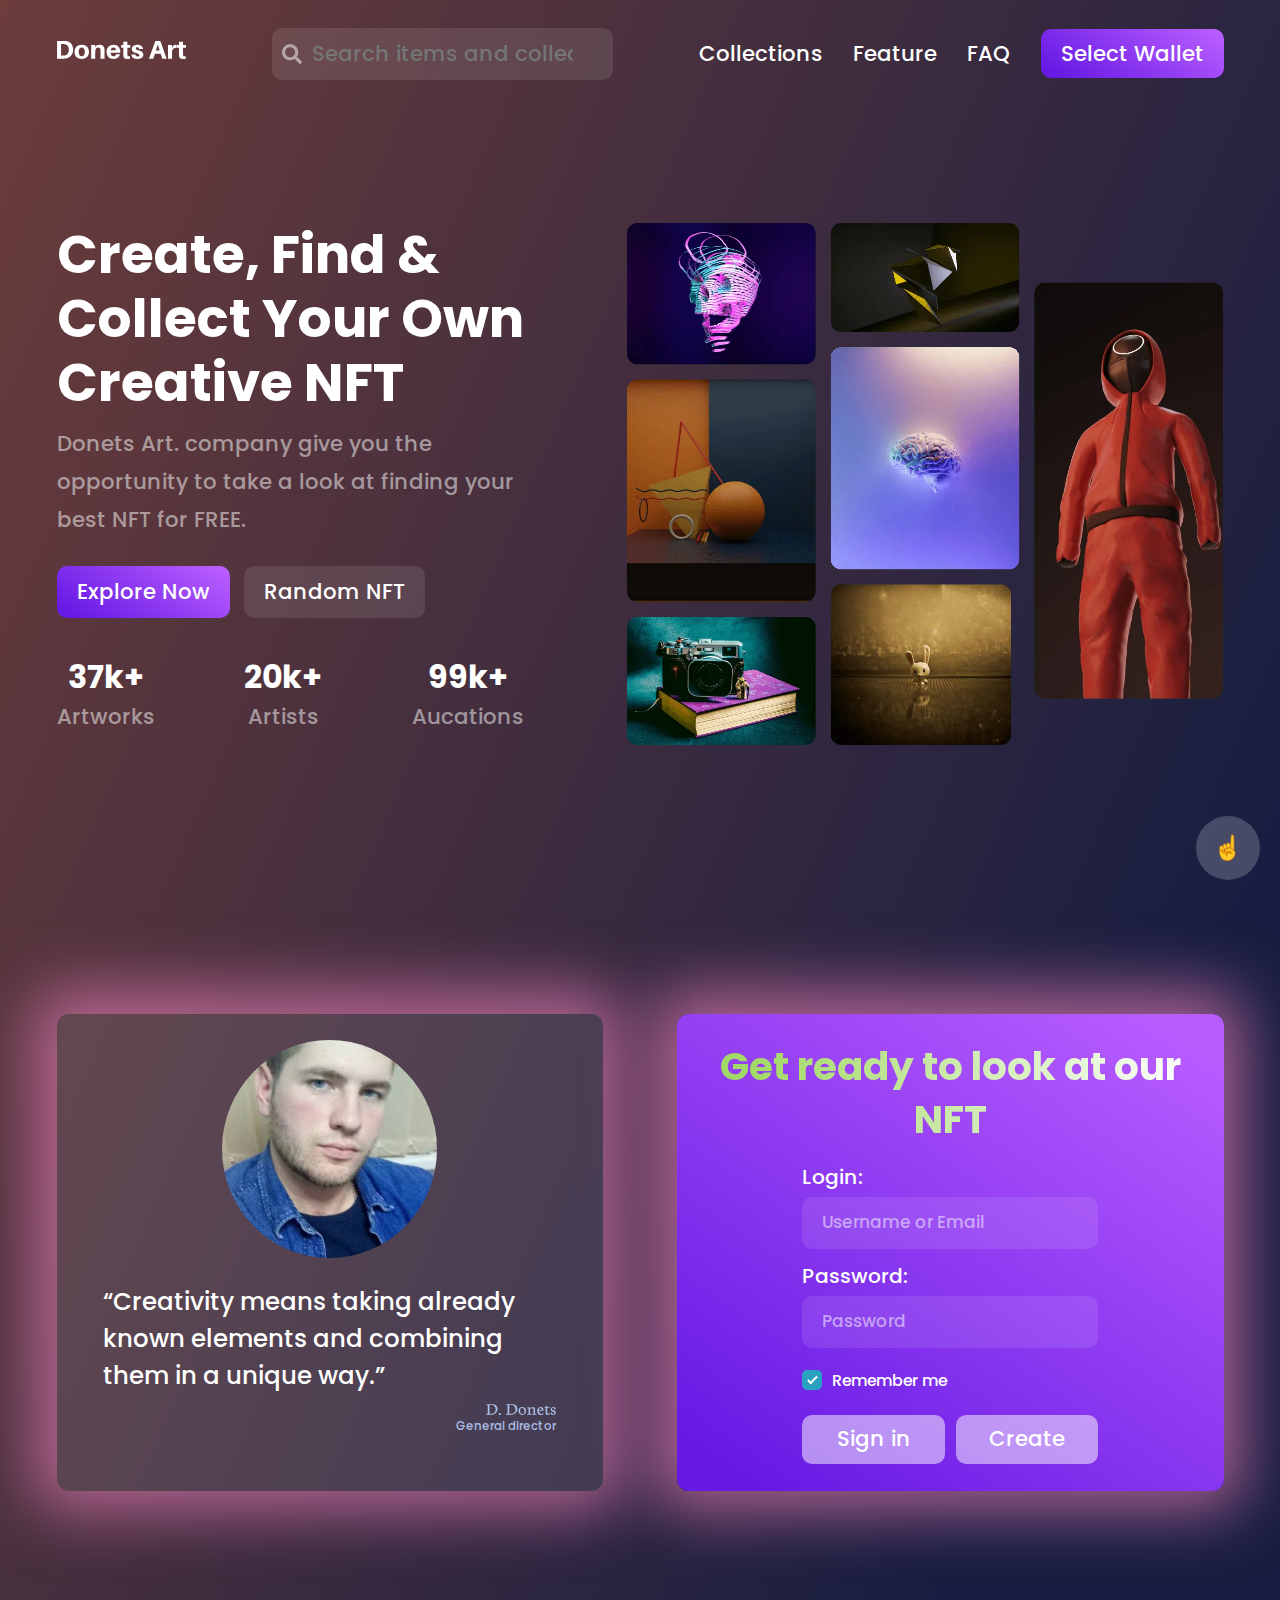
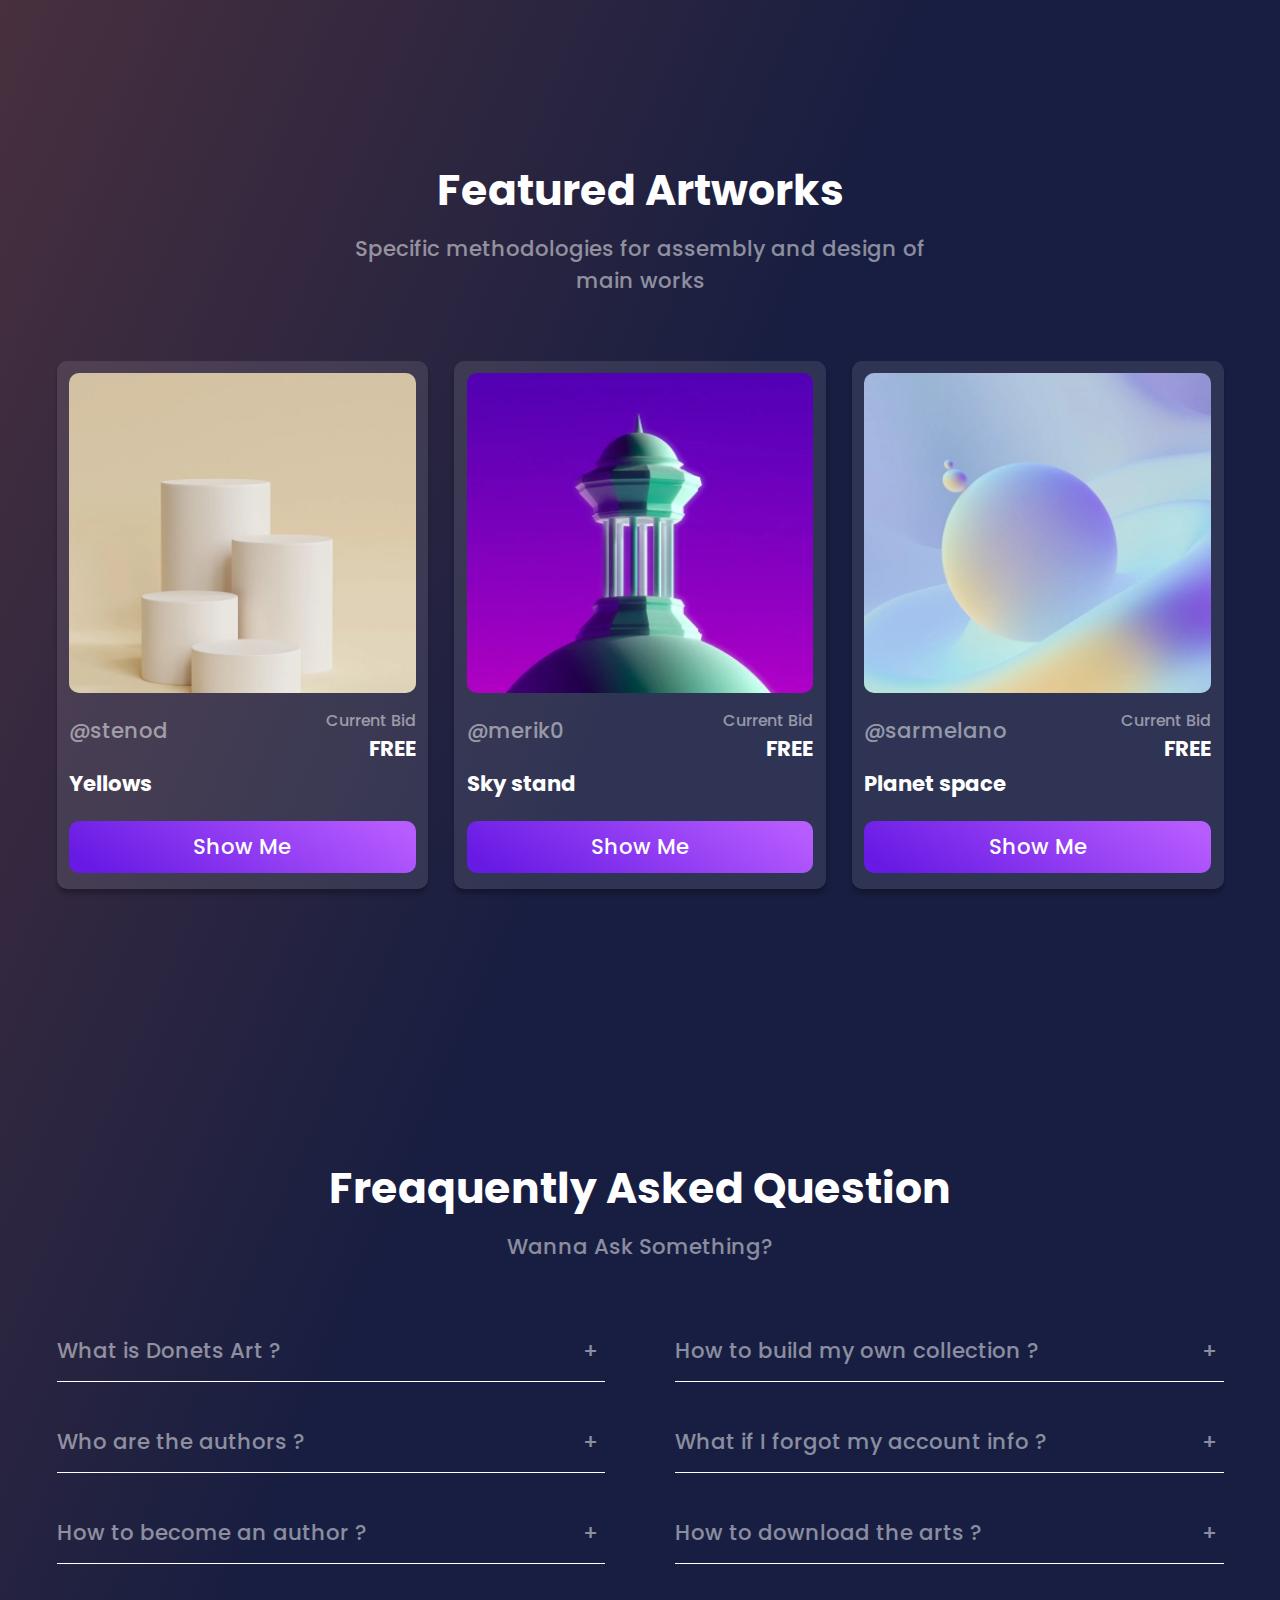
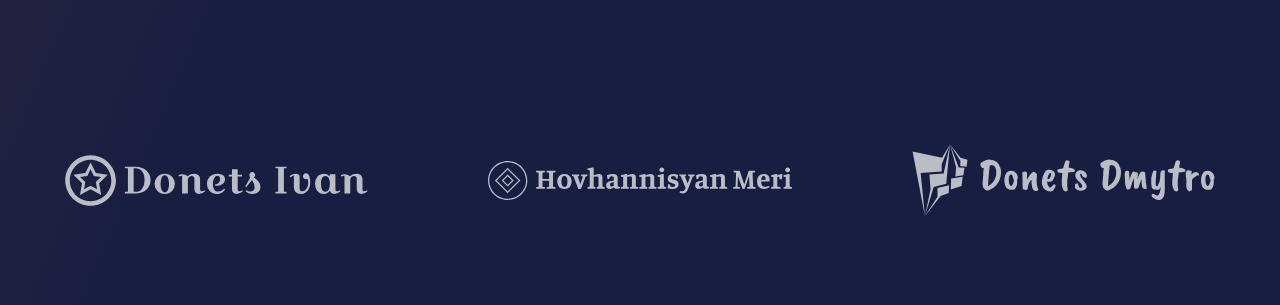
==== commit b016b0f5: "srcet self" ====
--- a/index.html
+++ b/index.html
@@ -44,10 +44,10 @@
             </label>
 
             <ul class="menu__box">
-                <li><a class="menu__item" href="#">Collections</a></li>
-                <li><a class="menu__item" href="#">Feature</a></li>
-                <li><a class="menu__item" href="#">FAQ</a></li>
-                <li><a class="menu__item" href="#">Select Wallet</a></li>
+                <li><a href="#" class="menu__item" target="_self">Collections</a></li>
+                <li><a href="#" class="menu__item" target="_self">Feature</a></li>
+                <li><a href="#" class="menu__item" target="_self">FAQ</a></li>
+                <li><a href="#" class="menu__item" target="_self">Select Wallet</a></li>
             </ul>
         </div>
 
@@ -105,7 +105,7 @@
                 <div class="interaction-block__quote">
 
                     <div class="i-block__quote__img-wrapper">
-                        <img class="i-block__quote__img responsive" src="images/self.avif"
+                        <img class="i-block__quote__img responsive" src="images/self.avif" srcset="images/self.jpg"
                             alt="General director of Donets Art. picture" width="215">
                     </div>
 
--- a/styles/common.css
+++ b/styles/common.css
@@ -231,7 +231,7 @@
 
 .menu__box {
   display: block;
-  position: fixed;
+  position: absolute;
   top: 0;
   left: -100%;
   width: 300px;
--- a/styles/media.css
+++ b/styles/media.css
@@ -387,7 +387,7 @@
 /*regular sizes==================================================*/
 @media screen and (max-width:550px) {
   .header__search-mob {
-    padding-right: 17vw;
+    padding-right: 20vw;
   }
 }
 
@@ -467,7 +467,21 @@
   }
 
   #scroll-to-top {
-    width: 11vw;
-    height: 11vw;
+    width: 13vw;
+    height: 13vw;
+  }
+}
+
+/*regular sizes==================================================*/
+@media screen and (max-width:427px) {
+  #scroll-to-top {
+    width: 15vw;
+    height: 15vw;
+  }
+}
+
+@media screen and (orientation: landscape) {
+  .menu__box {
+    height: 100%;
   }
 }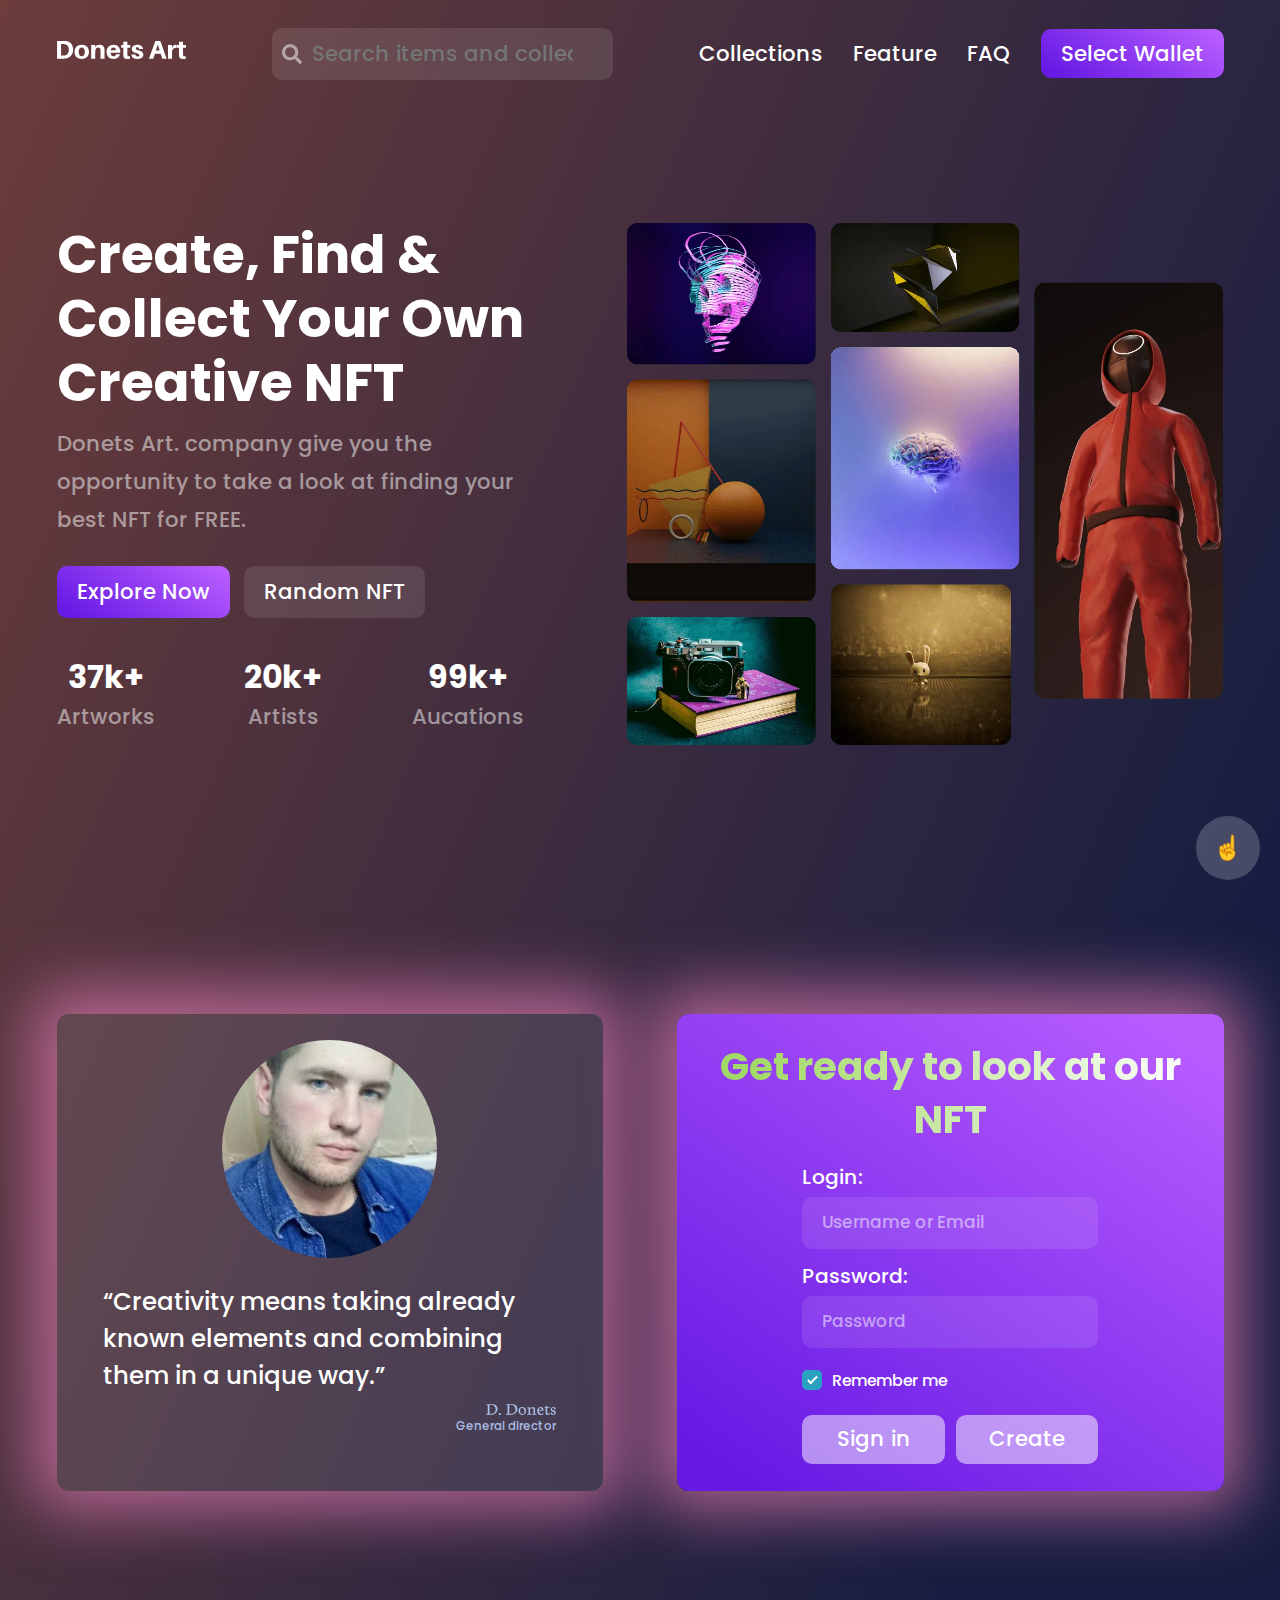
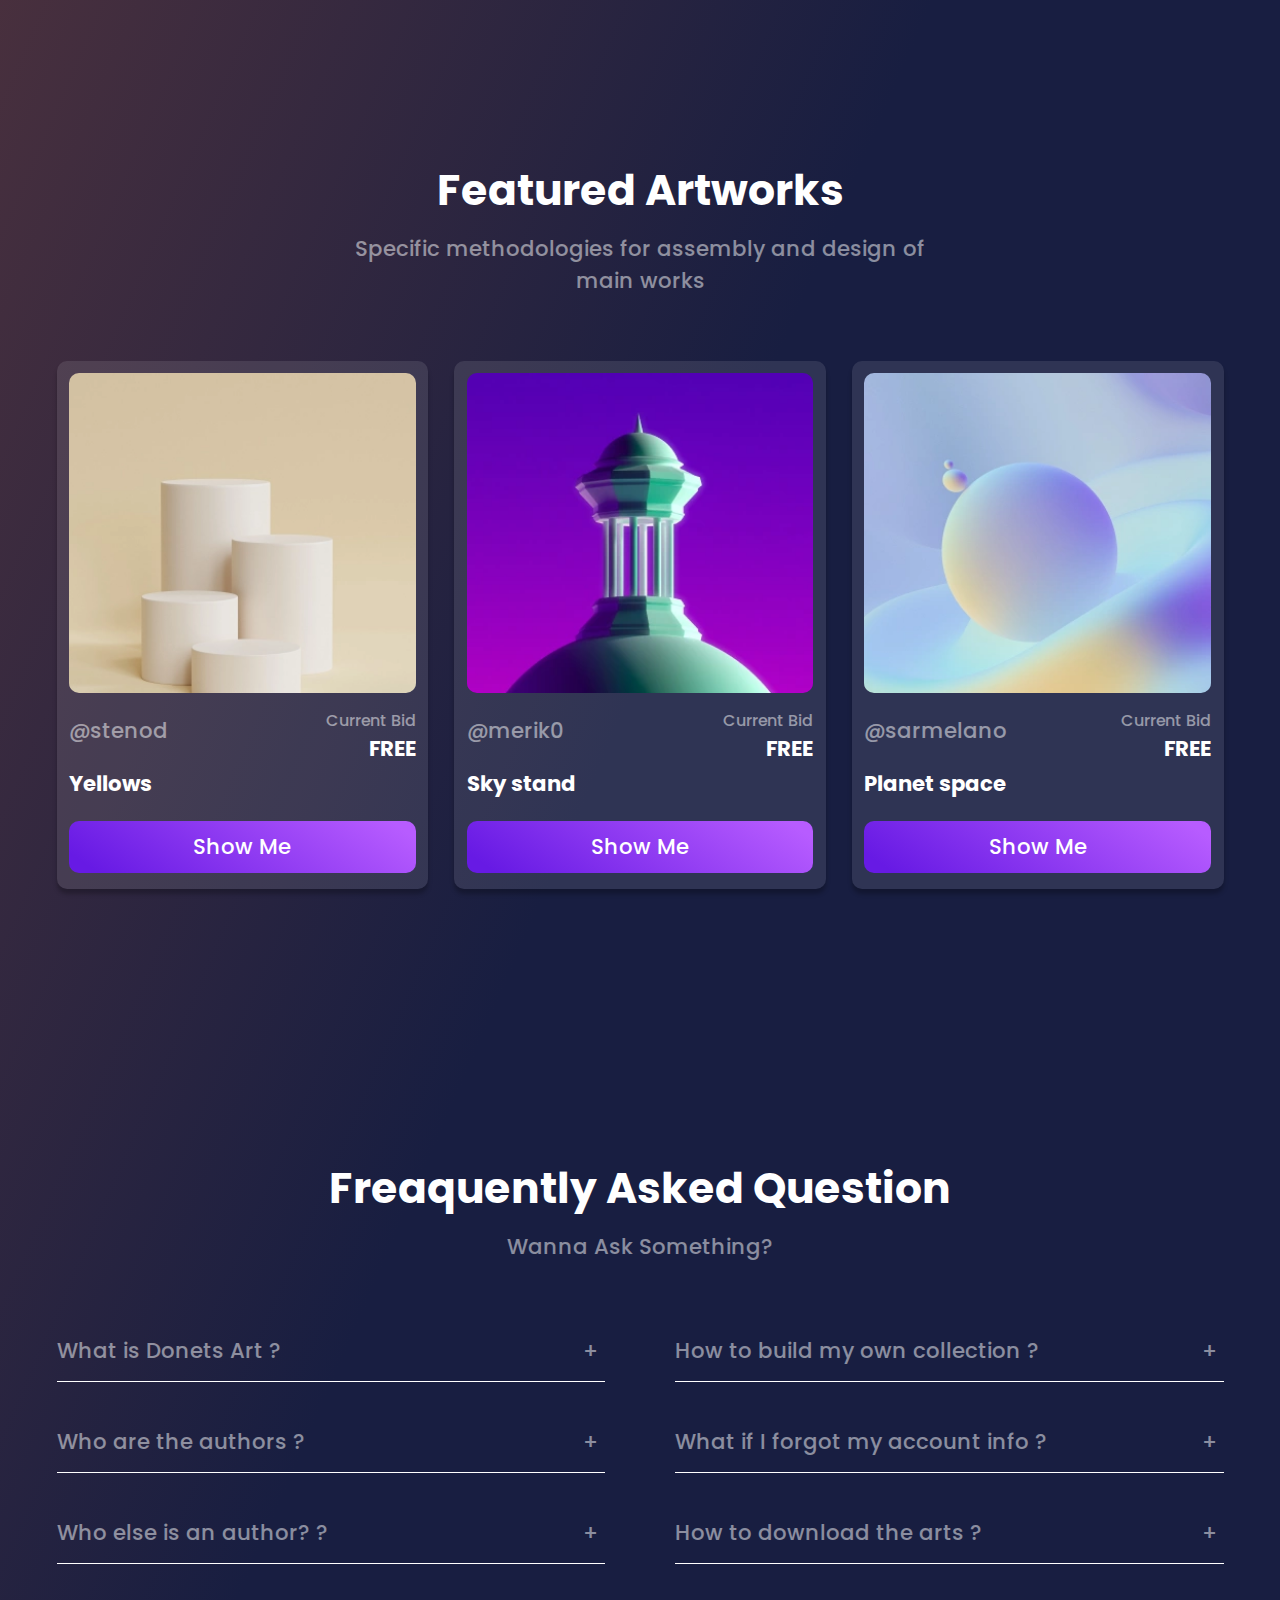
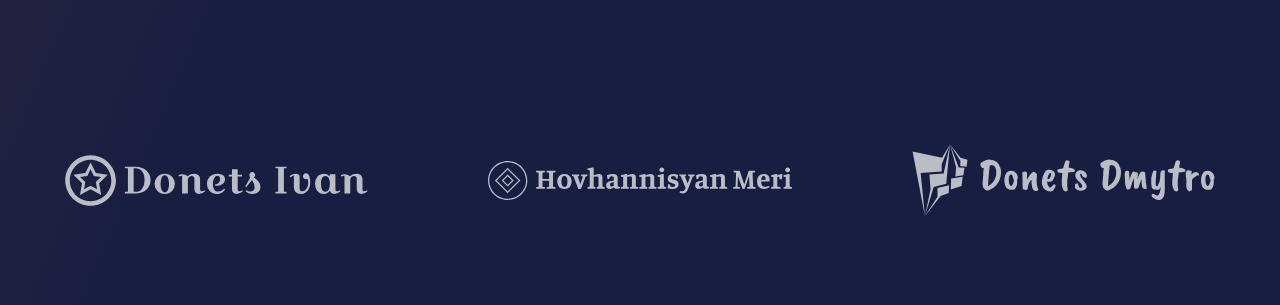
==== commit fc166498: "version full" ====
--- a/index.html
+++ b/index.html
@@ -80,8 +80,8 @@
                         your best NFT for FREE.
                     </p>
 
-                    <a href="#" class="a main__btn btn_hovered main__btn-gradient">Explore Now</a>
-                    <a href="#" class="a main__btn btn_hovered">Random NFT</a>
+                    <a href="https://www.instagram.com/dima_donets" class="a main__btn btn_hovered main__btn-gradient">Explore Now</a>
+                    <a href="https://avavatar.ru/images/random" class="a main__btn btn_hovered">Random NFT</a>
 
                     <ul class="ul main__list">
                         <li class="main__list-item"><span class="main__list-item_span">37k+</span>Artworks</li>
@@ -276,21 +276,18 @@
 
                     <button class="collapsible">What is Donets Art ?</button>
                     <div class="content">
-                        <p>Lorem ipsum dolor sit amet, consectetur adipisicing elit, sed do eiusmod tempor incididunt ut
-                            labore et dolore magna aliqua. Ut enim ad minim veniam, quis nostrud exercitation ullamco
-                            laboris nisi ut aliquip ex ea commodo consequat.</p>
+                        <p>I dedicate this website to my father who motivated me at the very beginning of my journey. He
+                            taught me not to give up and to always believe in my own strength. And to my wife, who
+                            always supported me and believed in me.</p>
                     </div>
                     <button class="collapsible">Who are the authors ?</button>
                     <div class="content">
-                        <p>Lorem ipsum dolor sit amet, consectetur adipisicing elit, sed do eiusmod tempor incididunt ut
-                            labore et dolore magna aliqua. Ut enim ad minim veniam, quis nostrud exercitation ullamco
-                            laboris nisi ut aliquip ex ea commodo consequat.</p>
-                    </div>
-                    <button class="collapsible">How to become an author ?</button>
-                    <div class="content">
-                        <p>Lorem ipsum dolor sit amet, consectetur adipisicing elit, sed do eiusmod tempor incididunt ut
-                            labore et dolore magna aliqua. Ut enim ad minim veniam, quis nostrud exercitation ullamco
-                            laboris nisi ut aliquip ex ea commodo consequat.</p>
+                        <p>I'm realizing my dream and since my dream is a projection of my life. My whole family are the
+                            authors of this website and the authors of me.</p>
+                    </div>
+                    <button class="collapsible">Who else is an author? ?</button>
+                    <div class="content">
+                        <p>Donets Ivan, Donets Inha, Ogannisyan Meri.</p>
                     </div>
 
                 </div>
@@ -299,21 +296,18 @@
 
                     <button class="collapsible">How to build my own collection ?</button>
                     <div class="content">
-                        <p>Lorem ipsum dolor sit amet, consectetur adipisicing elit, sed do eiusmod tempor incididunt ut
-                            labore et dolore magna aliqua. Ut enim ad minim veniam, quis nostrud exercitation ullamco
-                            laboris nisi ut aliquip ex ea commodo consequat.</p>
+                        <p>I welcome everyone who is at the beginning of this journey and I am ready to share all my
+                            ideas and models that helped me to create this website.</p>
                     </div>
                     <button class="collapsible">What if I forgot my account info ?</button>
                     <div class="content">
-                        <p>Lorem ipsum dolor sit amet, consectetur adipisicing elit, sed do eiusmod tempor incididunt ut
-                            labore et dolore magna aliqua. Ut enim ad minim veniam, quis nostrud exercitation ullamco
-                            laboris nisi ut aliquip ex ea commodo consequat.</p>
+                        <p>You can always email me at guest support.</p>
                     </div>
                     <button class="collapsible">How to download the arts ?</button>
                     <div class="content">
-                        <p>Lorem ipsum dolor sit amet, consectetur adipisicing elit, sed do eiusmod tempor incididunt ut
-                            labore et dolore magna aliqua. Ut enim ad minim veniam, quis nostrud exercitation ullamco
-                            laboris nisi ut aliquip ex ea commodo consequat.</p>
+                        <p>Keep following my work and I'll surprise you with many more. Be prepared to clearly plan and
+                            structure your work with full commitment but be prepared for the unexpected. Follow your
+                            dream selflessly and you will be richly rewarded.</p>
                     </div>
 
                 </div>
--- a/styles/media.css
+++ b/styles/media.css
@@ -467,16 +467,16 @@
   }
 
   #scroll-to-top {
-    width: 13vw;
-    height: 13vw;
+    width: 14vw;
+    height: 14vw;
   }
 }
 
 /*regular sizes==================================================*/
 @media screen and (max-width:427px) {
   #scroll-to-top {
-    width: 15vw;
-    height: 15vw;
+    width: 16vw;
+    height: 16vw;
   }
 }
 
